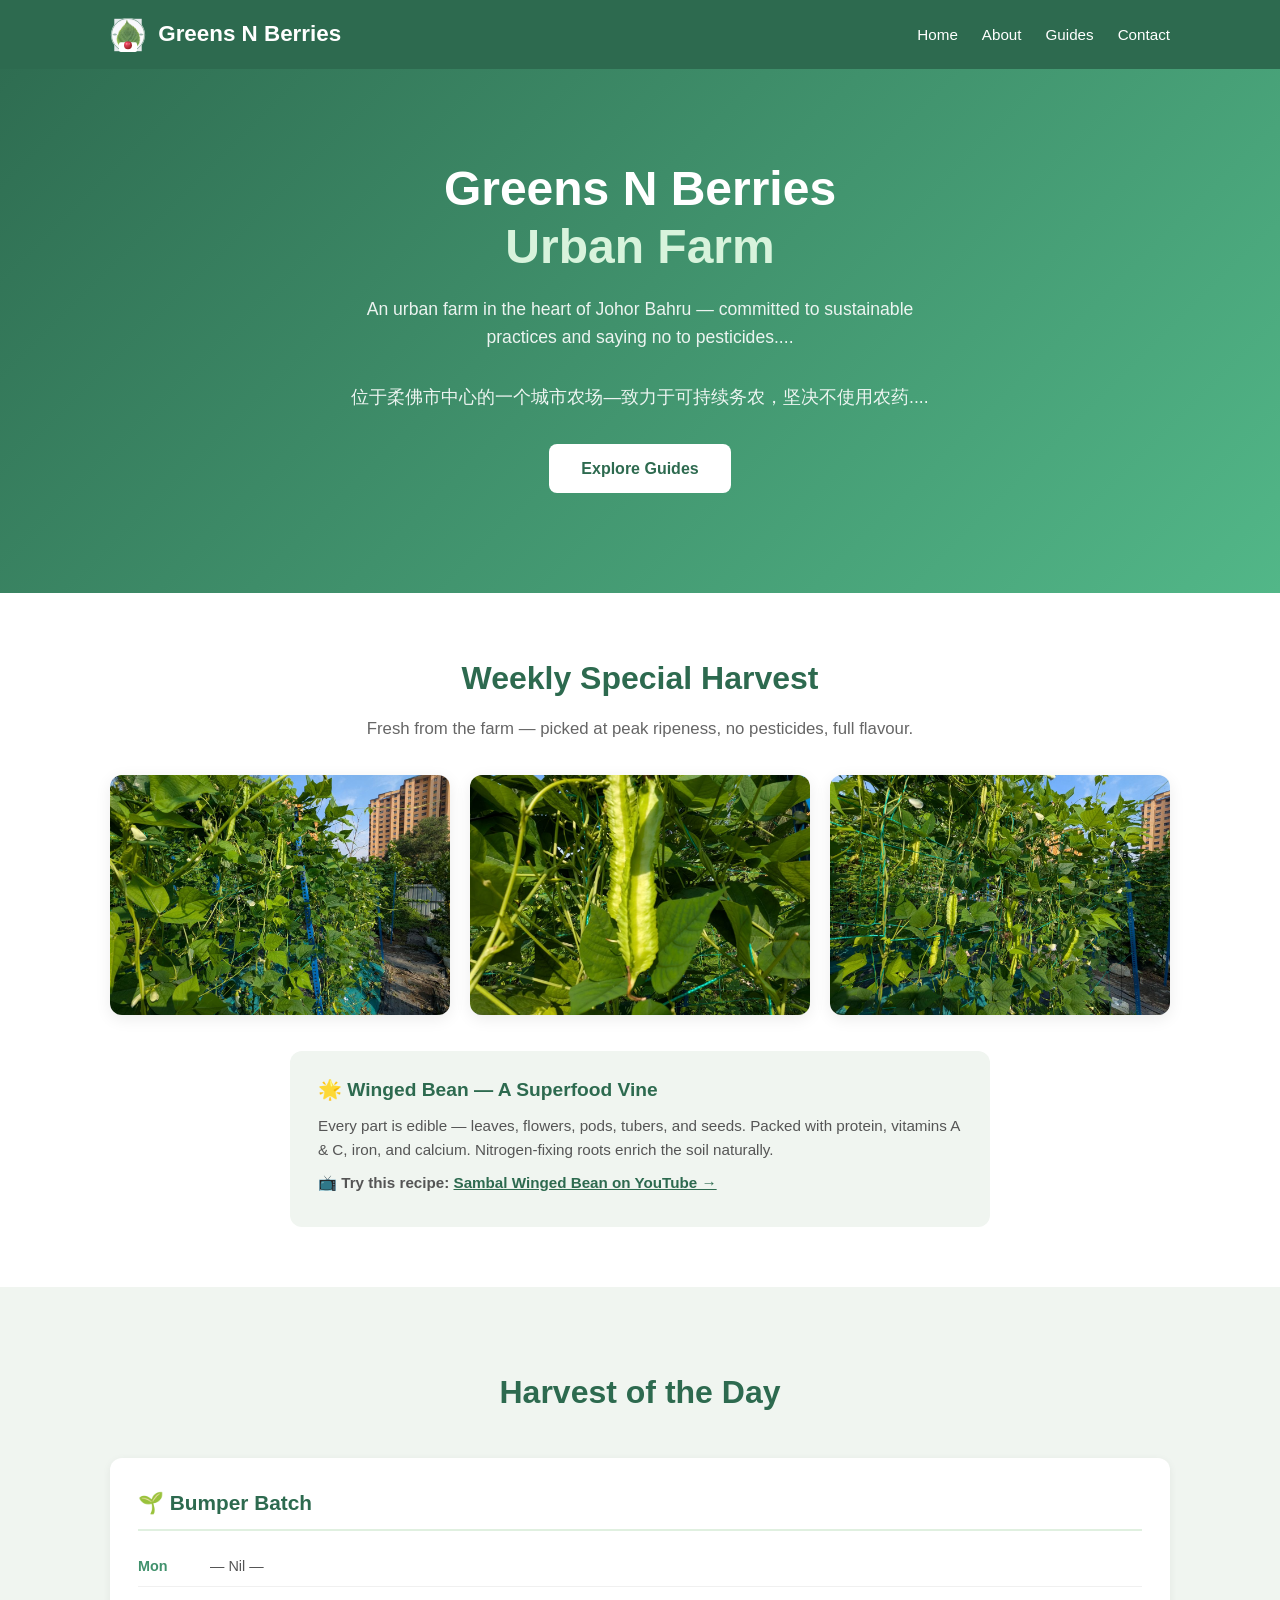
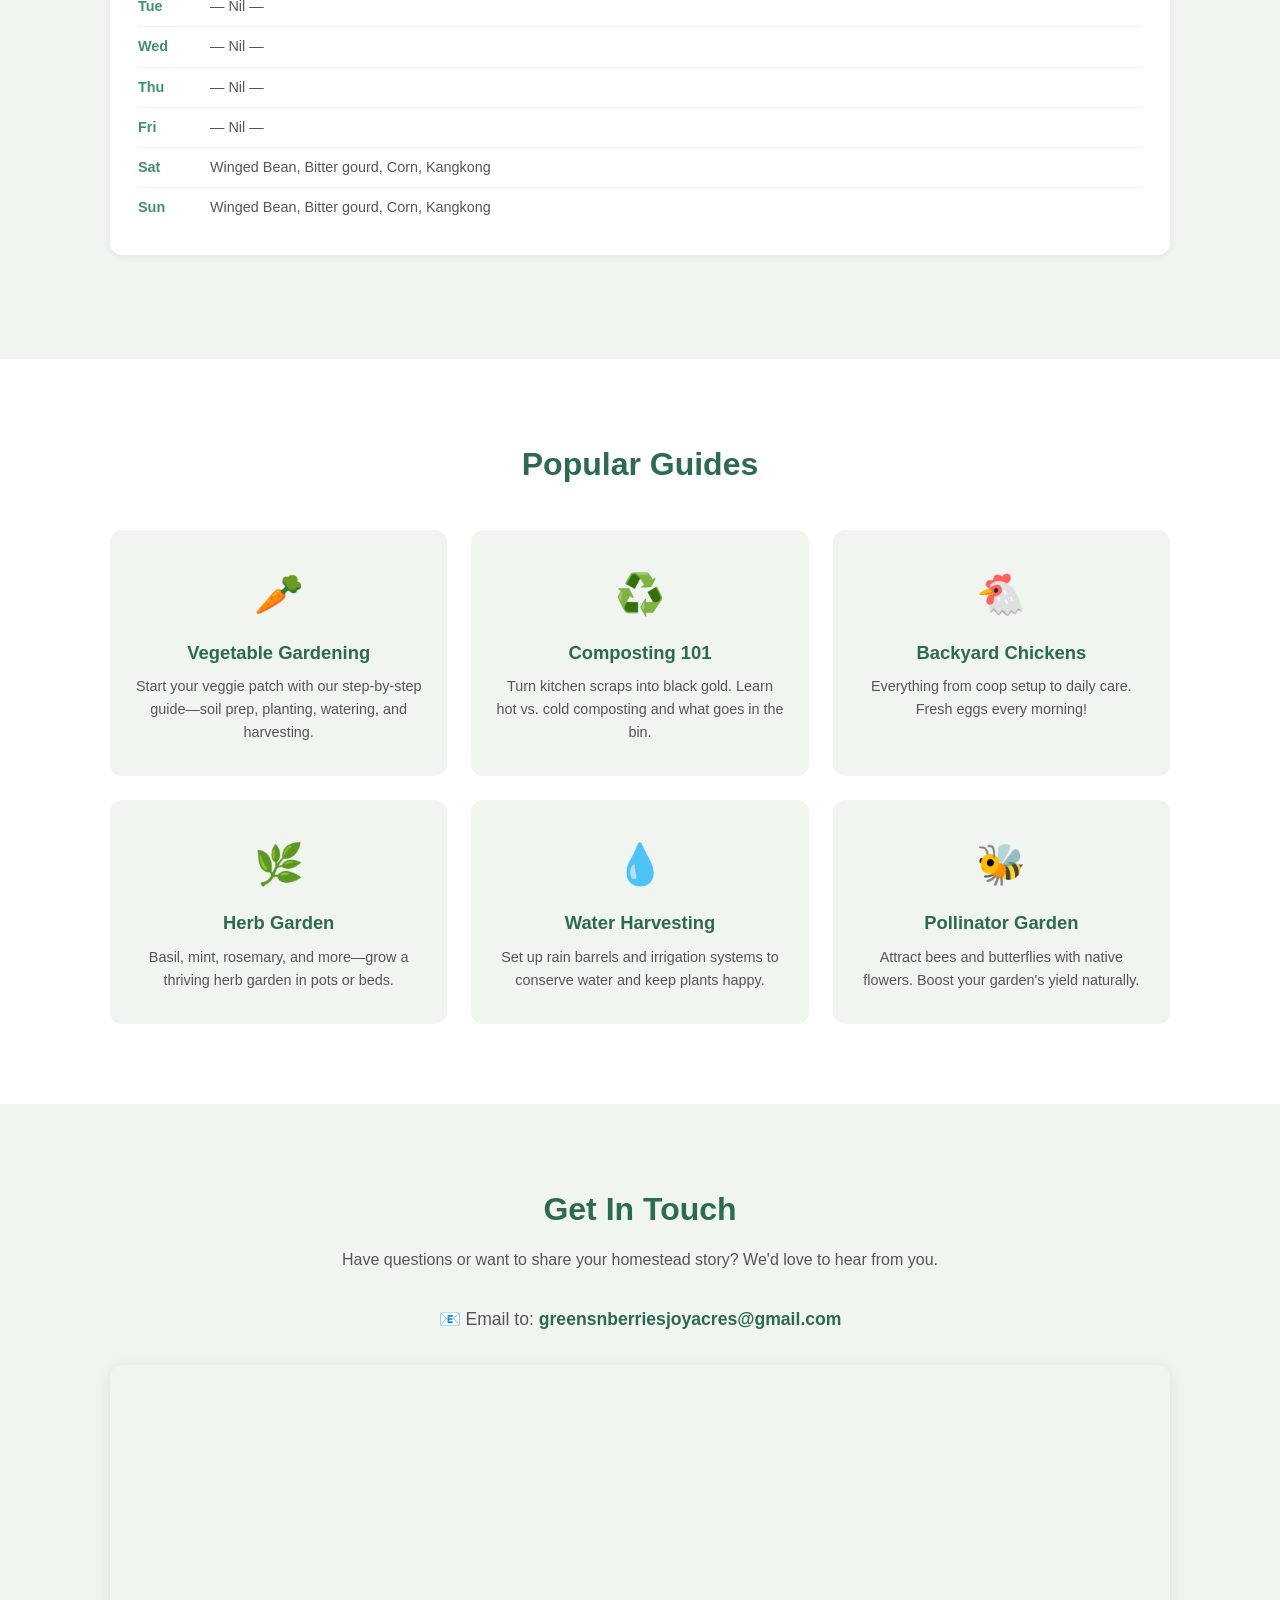
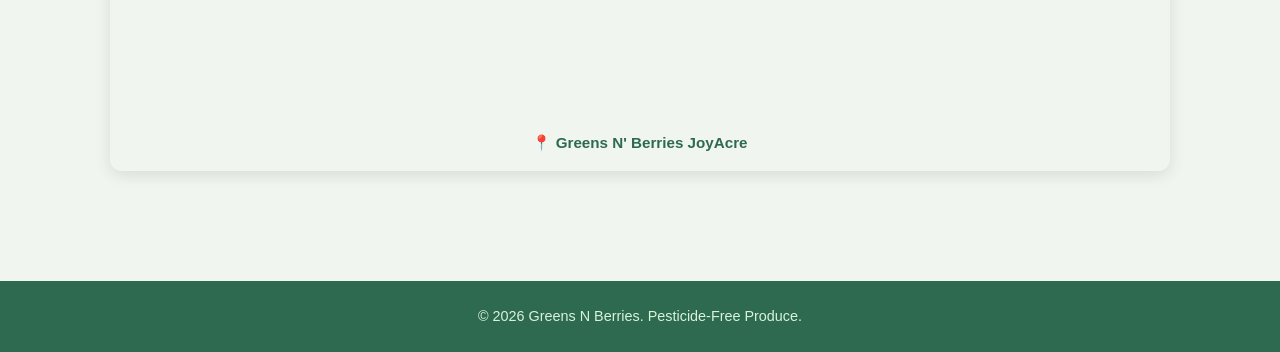
==== index.html @ fc2aec0b "with GA2" ====
<!DOCTYPE html>
<html lang="en">
<head>
  <meta charset="UTF-8">
  <meta name="viewport" content="width=device-width, initial-scale=1.0">
  <!-- Google tag (gtag.js) -->
  <script async src="https://www.googletagmanager.com/gtag/js?id=G-NDJXZHYP47"></script>
  <script>
    window.dataLayer = window.dataLayer || [];
    function gtag(){dataLayer.push(arguments);}
    gtag('js', new Date());
    gtag('config', 'G-NDJXZHYP47');
  </script>
  <title>Greens N Berries Homestead</title>
  <link rel="stylesheet" href="styles.css">
</head>
<body>
  <header>
    <div class="container">
      <h1 class="logo"><img src="images/logo.svg" alt="" style="height:36px;vertical-align:middle;margin-right:6px"> Greens N Berries</h1>
      <nav>
        <ul>
          <li><a href="#home">Home</a></li>
          <li><a href="#about">About</a></li>
          <li><a href="#guides">Guides</a></li>
          <li><a href="#contact">Contact</a></li>
        </ul>
      </nav>
    </div>
  </header>

  <section id="home" class="hero">
    <div class="container">
      <h2>Greens N Berries<br><span>Urban Farm</span></h2>
      <p>An urban farm in the heart of Johor Bahru — committed to sustainable practices and saying no to pesticides....</p>
      <p>位于柔佛市中心的一个城市农场—致力于可持续务农，坚决不使用农药....</p>
      <a href="#guides" class="btn">Explore Guides</a>
    </div>
  </section>

  <section id="today-harvest" class="harvest-highlight">
    <div class="container">
      <h2>Weekly Special Harvest</h2>
      <p>Fresh from the farm — picked at peak ripeness, no pesticides, full flavour.</p>
      <div class="harvest-gallery">
        <img src="images/harvest-1.jpg" alt="Today's harvest" loading="lazy">
        <img src="images/harvest-2.jpg" alt="Today's harvest" loading="lazy">
        <img src="images/harvest-3.jpg" alt="Today's harvest" loading="lazy">
      </div>
      <div class="harvest-info">
        <h3>🌟 Winged Bean — A Superfood Vine</h3>
        <p>Every part is edible — leaves, flowers, pods, tubers, and seeds. Packed with protein, vitamins A &amp; C, iron, and calcium. Nitrogen-fixing roots enrich the soil naturally.</p>
        <p>📺 <strong>Try this recipe:</strong> <a href="https://www.youtube.com/results?search_query=sambal+winged+bean+recipe" target="_blank" rel="noopener">Sambal Winged Bean on YouTube →</a></p>
      </div>
    </div>
  </section>

  <section id="harvest" class="harvest">
    <div class="container">
      <h2>Harvest of the Day</h2>

      <div class="week-card">
        <h3>🌱 Bumper Batch</h3>
        <div class="day-row"><span class="day-label">Mon</span><span class="day-items">— Nil —</span></div>
        <div class="day-row"><span class="day-label">Tue</span><span class="day-items">— Nil —</span></div>
        <div class="day-row"><span class="day-label">Wed</span><span class="day-items">— Nil —</span></div>
        <div class="day-row"><span class="day-label">Thu</span><span class="day-items">— Nil —</span></div>
        <div class="day-row"><span class="day-label">Fri</span><span class="day-items">— Nil —</span></div>
        <div class="day-row"><span class="day-label">Sat</span><span class="day-items">Winged Bean, Bitter gourd, Corn, Kangkong</span></div>
        <div class="day-row"><span class="day-label">Sun</span><span class="day-items">Winged Bean, Bitter gourd, Corn, Kangkong</span></div>
      </div>
    </div>
  </section>

  <section id="guides" class="guides">
    <div class="container">
      <h2>Popular Guides</h2>
      <div class="card-grid">
        <a href="vegetable-gardening.html" class="card-link"><div class="card">
          <div class="card-icon">🥕</div>
          <h3>Vegetable Gardening</h3>
          <p>Start your veggie patch with our step-by-step guide—soil prep, planting, watering, and harvesting.</p>
        </div></a>
        <a href="composting.html" class="card-link"><div class="card">
          <div class="card-icon">♻️</div>
          <h3>Composting 101</h3>
          <p>Turn kitchen scraps into black gold. Learn hot vs. cold composting and what goes in the bin.</p>
        </div></a>
        <div class="card">
          <div class="card-icon">🐔</div>
          <h3>Backyard Chickens</h3>
          <p>Everything from coop setup to daily care. Fresh eggs every morning!</p>
        </div>
        <div class="card">
          <div class="card-icon">🌿</div>
          <h3>Herb Garden</h3>
          <p>Basil, mint, rosemary, and more—grow a thriving herb garden in pots or beds.</p>
        </div>
        <div class="card">
          <div class="card-icon">💧</div>
          <h3>Water Harvesting</h3>
          <p>Set up rain barrels and irrigation systems to conserve water and keep plants happy.</p>
        </div>
        <div class="card">
          <div class="card-icon">🐝</div>
          <h3>Pollinator Garden</h3>
          <p>Attract bees and butterflies with native flowers. Boost your garden's yield naturally.</p>
        </div>
      </div>
    </div>
  </section>

  <section id="contact" class="contact">
    <div class="container">
      <h2>Get In Touch</h2>
      <p>Have questions or want to share your homestead story? We'd love to hear from you.</p>
      <p style="font-size:1.1rem;margin-bottom:32px">📧 Email to: <a href="mailto:greensnberriesjoyacres@gmail.com" style="color:#2d6a4f;font-weight:600;text-decoration:none">greensnberriesjoyacres@gmail.com</a></p>
      <div class="map-container">
        <iframe src="https://www.google.com/maps/embed?pb=!1m18!1m12!1m3!1d3988.472802056811!2d103.7099545!3d1.5121364!2m3!1f0!2f0!3f0!3m2!1i1024!2i768!4f13.1!3m3!1m2!1s0x31da73006993be17%3A0x734542f9579e79ea!2sGreens%20N'%20Berries%20JoyAcre!5e0!3m2!1sen!2s!4v1" allowfullscreen loading="lazy"></iframe>
        <div class="location-address"><strong>📍 Greens N' Berries JoyAcre</strong></div>
      </div>
    </div>
  </section>

  <footer>
    <div class="container">
      <p>&copy; 2026 Greens N Berries. Pesticide-Free Produce.</p>
    </div>
  </footer>

  <script src="script.js"></script>
</body>
</html>
---- styles.css ----
* {
  margin: 0;
  padding: 0;
  box-sizing: border-box;
}

body {
  font-family: -apple-system, BlinkMacSystemFont, 'Segoe UI', Roboto, sans-serif;
  line-height: 1.6;
  color: #2d3436;
  background: #f0f5f0;
}

.container {
  max-width: 1100px;
  margin: 0 auto;
  padding: 0 20px;
}

header {
  background: #2d6a4f;
  padding: 16px 0;
  position: fixed;
  top: 0;
  left: 0;
  right: 0;
  z-index: 100;
}

.logo {
  color: #fff;
  font-size: 1.4rem;
}

nav a {
  color: #fff;
  text-decoration: none;
  font-size: 0.95rem;
  transition: color 0.2s;
}

nav a:hover {
  color: #d8f3dc;
}

header .container {
  display: flex;
  justify-content: space-between;
  align-items: center;
}

nav ul {
  list-style: none;
  display: flex;
  gap: 24px;
}

.hero {
  background: linear-gradient(135deg, #2d6a4f, #40916c, #52b788);
  color: #fff;
  padding: 160px 0 100px;
  text-align: center;
}

.hero h2 {
  font-size: 3rem;
  line-height: 1.2;
  margin-bottom: 20px;
}

.hero h2 span {
  color: #d8f3dc;
}

.hero p {
  font-size: 1.1rem;
  max-width: 600px;
  margin: 0 auto 32px;
  opacity: 0.9;
}

.btn {
  display: inline-block;
  background: #fff;
  color: #2d6a4f;
  padding: 12px 32px;
  border-radius: 8px;
  text-decoration: none;
  font-weight: 600;
  font-size: 1rem;
  border: none;
  cursor: pointer;
  transition: transform 0.2s, box-shadow 0.2s;
}

.btn:hover {
  transform: translateY(-2px);
  box-shadow: 0 4px 16px rgba(0,0,0,0.15);
}

.about {
  padding: 80px 0;
  text-align: center;
}

.about h2 {
  font-size: 2rem;
  margin-bottom: 16px;
  color: #2d6a4f;
}

.about p {
  max-width: 700px;
  margin: 0 auto 40px;
  font-size: 1.05rem;
  color: #555;
}

.stats {
  display: flex;
  justify-content: center;
  gap: 48px;
}

.stat {
  font-size: 0.95rem;
  color: #666;
}

.stat span {
  display: block;
  font-size: 2rem;
  font-weight: 700;
  color: #2d6a4f;
}

.harvest-highlight {
  padding: 60px 0;
  background: #fff;
  text-align: center;
}

.harvest-highlight h2 {
  font-size: 2rem;
  margin-bottom: 12px;
  color: #2d6a4f;
}

.harvest-highlight > .container > p {
  color: #666;
  margin-bottom: 32px;
  font-size: 1.05rem;
}

.harvest-gallery {
  display: grid;
  grid-template-columns: repeat(auto-fit, minmax(240px, 1fr));
  gap: 20px;
}

.harvest-gallery img {
  width: 100%;
  height: 240px;
  object-fit: cover;
  border-radius: 12px;
  box-shadow: 0 4px 16px rgba(0,0,0,0.08);
  transition: transform 0.2s;
}

.harvest-gallery img:hover {
  transform: scale(1.02);
}

.harvest-info {
  max-width: 700px;
  margin: 36px auto 0;
  padding: 24px 28px;
  background: #f0f5f0;
  border-radius: 12px;
  text-align: left;
}

.harvest-info h3 {
  color: #2d6a4f;
  margin-bottom: 8px;
  font-size: 1.2rem;
}

.harvest-info p {
  color: #555;
  font-size: 0.95rem;
  margin-bottom: 8px;
}

.harvest-info a {
  color: #2d6a4f;
  font-weight: 600;
}

.harvest {
  padding: 80px 0;
  background: #f0f5f0;
}

.harvest h2 {
  text-align: center;
  font-size: 2rem;
  margin-bottom: 40px;
  color: #2d6a4f;
}

.week-card {
  background: #fff;
  border-radius: 12px;
  padding: 28px;
  margin-bottom: 24px;
  box-shadow: 0 2px 8px rgba(0,0,0,0.06);
}

.week-card h3 {
  color: #2d6a4f;
  font-size: 1.3rem;
  margin-bottom: 16px;
  padding-bottom: 10px;
  border-bottom: 2px solid #e0f0e0;
}

.day-row {
  display: flex;
  gap: 12px;
  padding: 8px 0;
  border-bottom: 1px solid #f0f0f0;
  align-items: baseline;
}

.day-row:last-child {
  border-bottom: none;
}

.day-label {
  font-weight: 700;
  color: #40916c;
  min-width: 60px;
  font-size: 0.9rem;
}

.day-items {
  color: #555;
  font-size: 0.9rem;
  line-height: 1.5;
}

.guides {
  padding: 80px 0;
  background: #fff;
}

.guides h2 {
  text-align: center;
  font-size: 2rem;
  margin-bottom: 40px;
  color: #2d6a4f;
}

.card-grid {
  display: grid;
  grid-template-columns: repeat(auto-fit, minmax(280px, 1fr));
  gap: 24px;
}

.card-link {
  text-decoration: none;
  display: block;
}

.card {
  background: #f0f5f0;
  padding: 32px 24px;
  border-radius: 12px;
  text-align: center;
  transition: transform 0.2s, box-shadow 0.2s;
}

.card:hover {
  transform: translateY(-4px);
  box-shadow: 0 8px 24px rgba(0,0,0,0.08);
}

.card-icon {
  font-size: 2.5rem;
  margin-bottom: 12px;
}

.card h3 {
  font-size: 1.15rem;
  margin-bottom: 8px;
  color: #2d6a4f;
}

.card p {
  font-size: 0.9rem;
  color: #555;
}

.contact {
  padding: 80px 0;
  text-align: center;
}

.contact h2 {
  font-size: 2rem;
  margin-bottom: 12px;
  color: #2d6a4f;
}

.contact p {
  margin-bottom: 32px;
  color: #555;
}

form {
  max-width: 500px;
  margin: 0 auto;
  display: flex;
  flex-direction: column;
  gap: 14px;
}

input, textarea {
  padding: 12px 16px;
  border: 1px solid #ccc;
  border-radius: 8px;
  font-size: 1rem;
  font-family: inherit;
  outline: none;
  transition: border-color 0.2s;
}

input:focus, textarea:focus {
  border-color: #52b788;
}

.map-container {
  margin: 30px 0;
  border-radius: 12px;
  overflow: hidden;
  box-shadow: 0 4px 16px rgba(0,0,0,0.1);
}

.map-container iframe {
  width: 100%;
  height: 350px;
  border: 0;
  display: block;
}

.location-address {
  background: #f0f5f0;
  padding: 16px 20px;
  border-radius: 0 0 12px 12px;
  font-size: 0.95rem;
  color: #555;
}

.location-address strong {
  color: #2d6a4f;
}

footer {
  background: #2d6a4f;
  color: #d8f3dc;
  text-align: center;
  padding: 24px 0;
  font-size: 0.9rem;
}

@media (max-width: 600px) {
  header .container {
    flex-direction: column;
    gap: 12px;
  }

  .hero h2 {
    font-size: 2rem;
  }

  .stats {
    flex-direction: column;
    gap: 20px;
  }
}
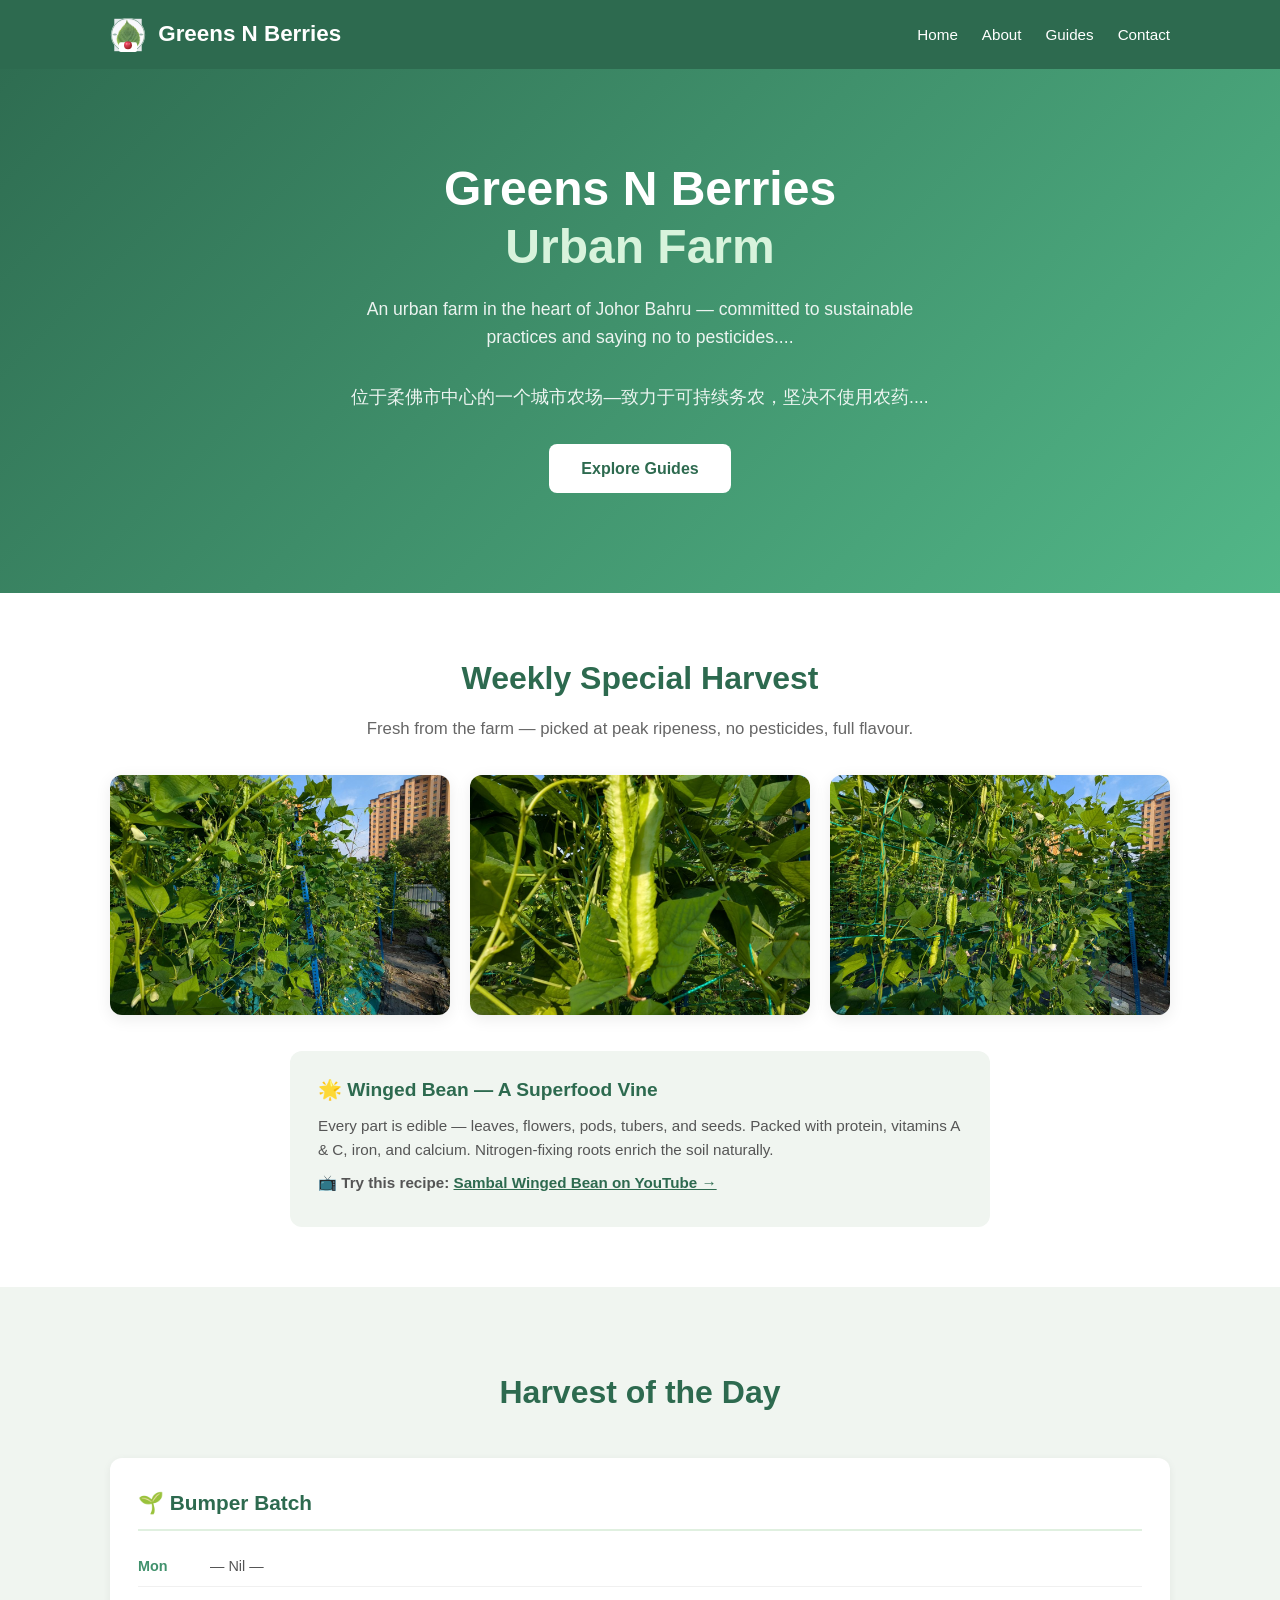
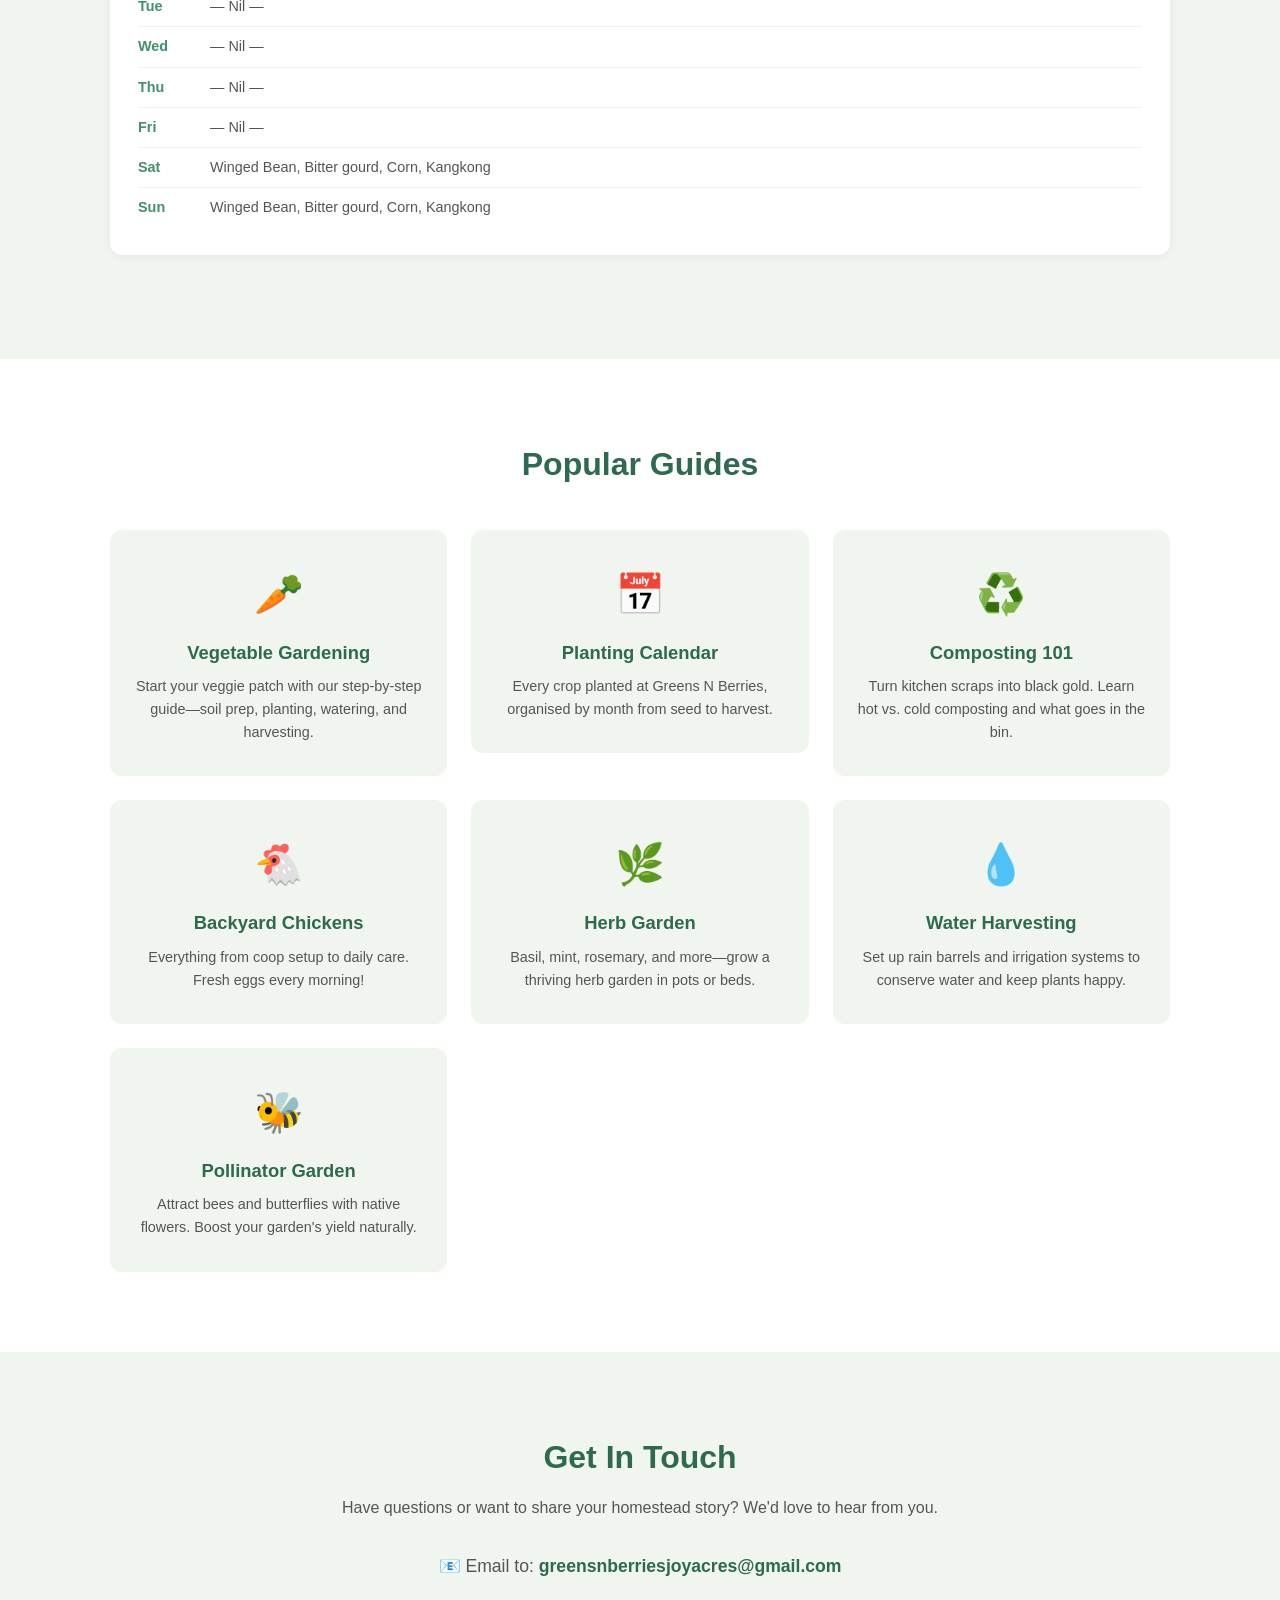
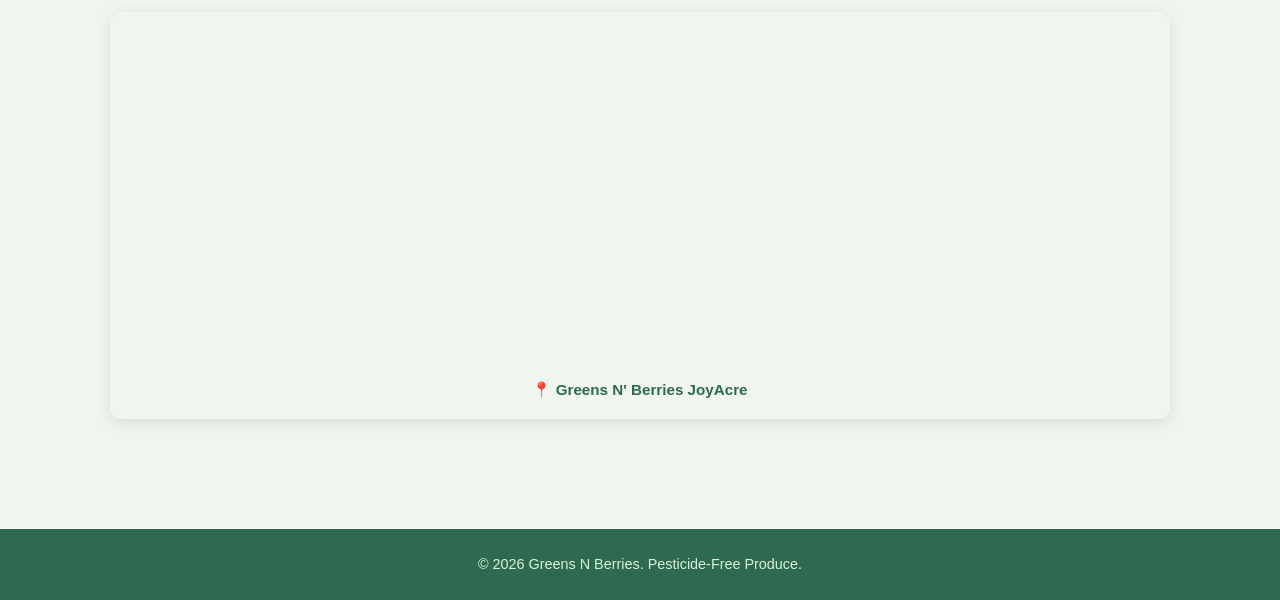
==== commit c515393f: "planting calendar" ====
--- a/index.html
+++ b/index.html
@@ -81,6 +81,11 @@
           <h3>Vegetable Gardening</h3>
           <p>Start your veggie patch with our step-by-step guide—soil prep, planting, watering, and harvesting.</p>
         </div></a>
+        <a href="planting-calendar.html" class="card-link"><div class="card">
+          <div class="card-icon">📅</div>
+          <h3>Planting Calendar</h3>
+          <p>Every crop planted at Greens N Berries, organised by month from seed to harvest.</p>
+        </div></a>
         <a href="composting.html" class="card-link"><div class="card">
           <div class="card-icon">♻️</div>
           <h3>Composting 101</h3>
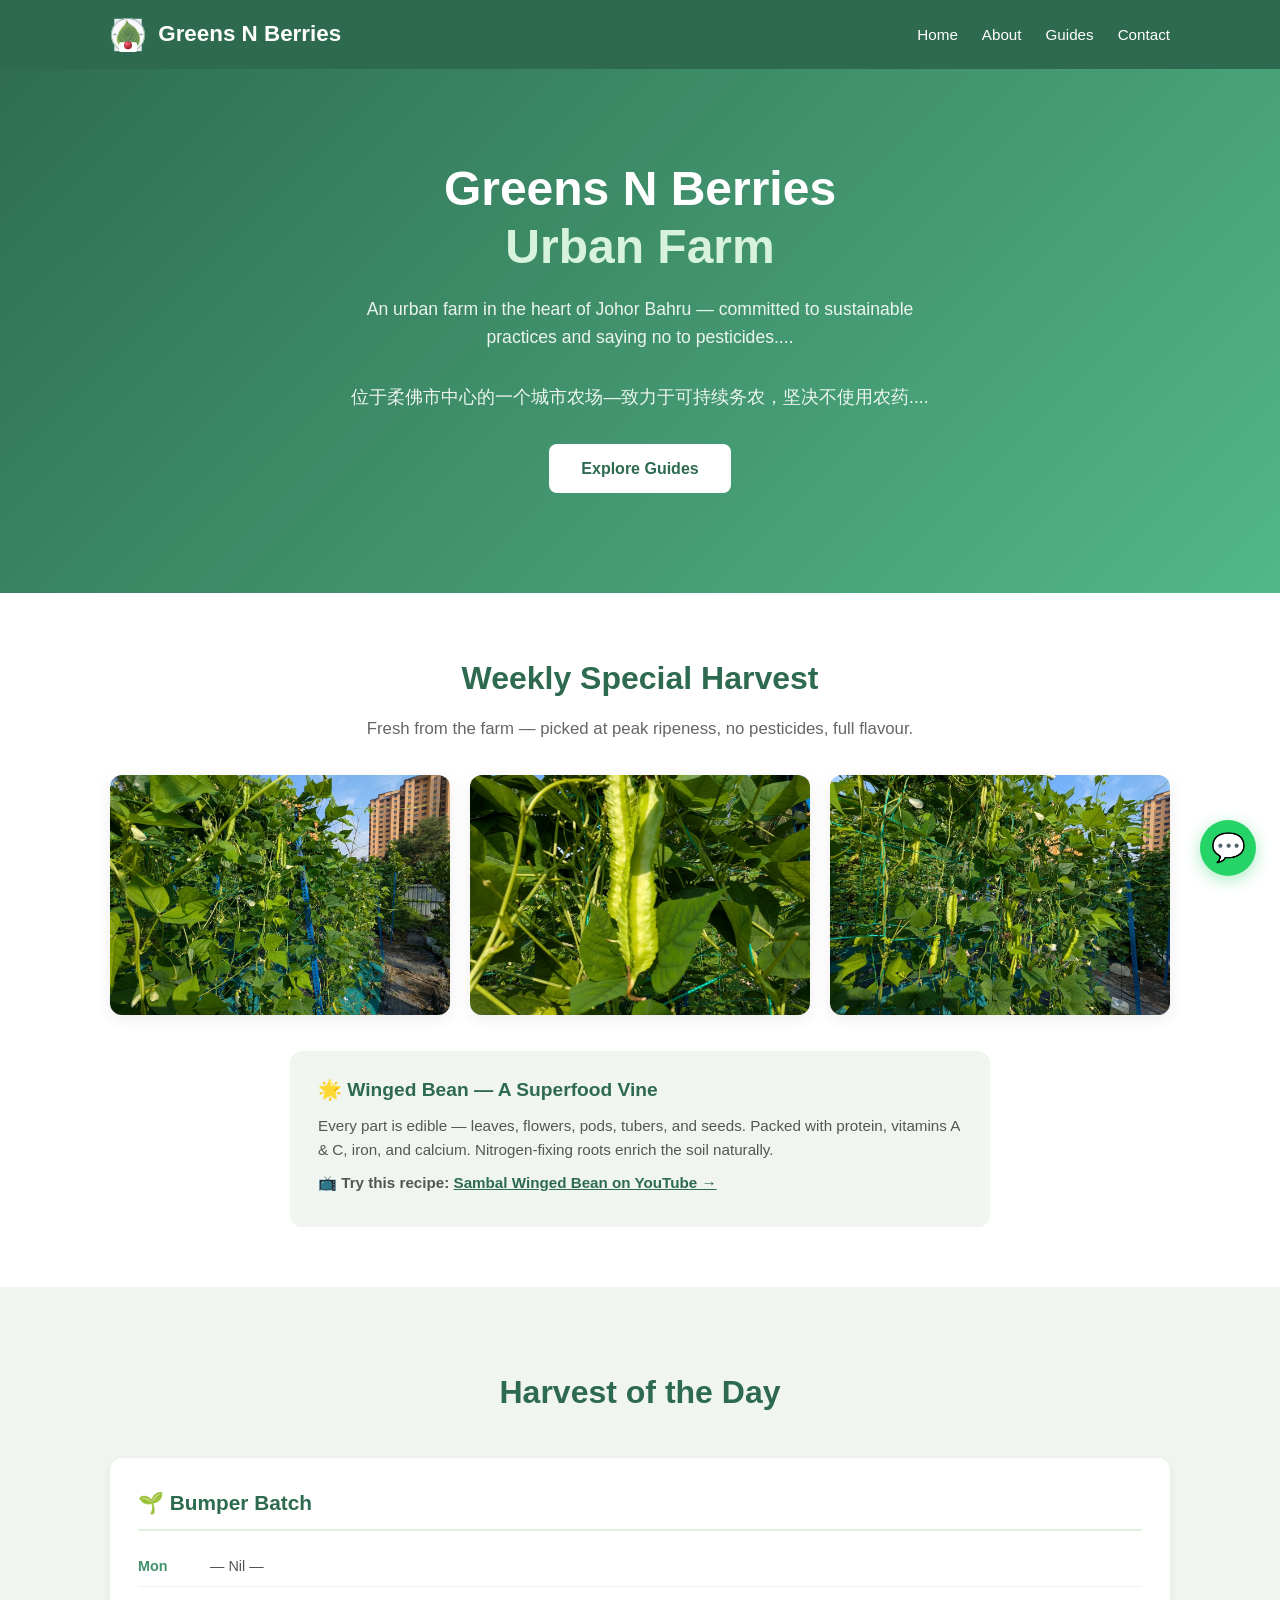
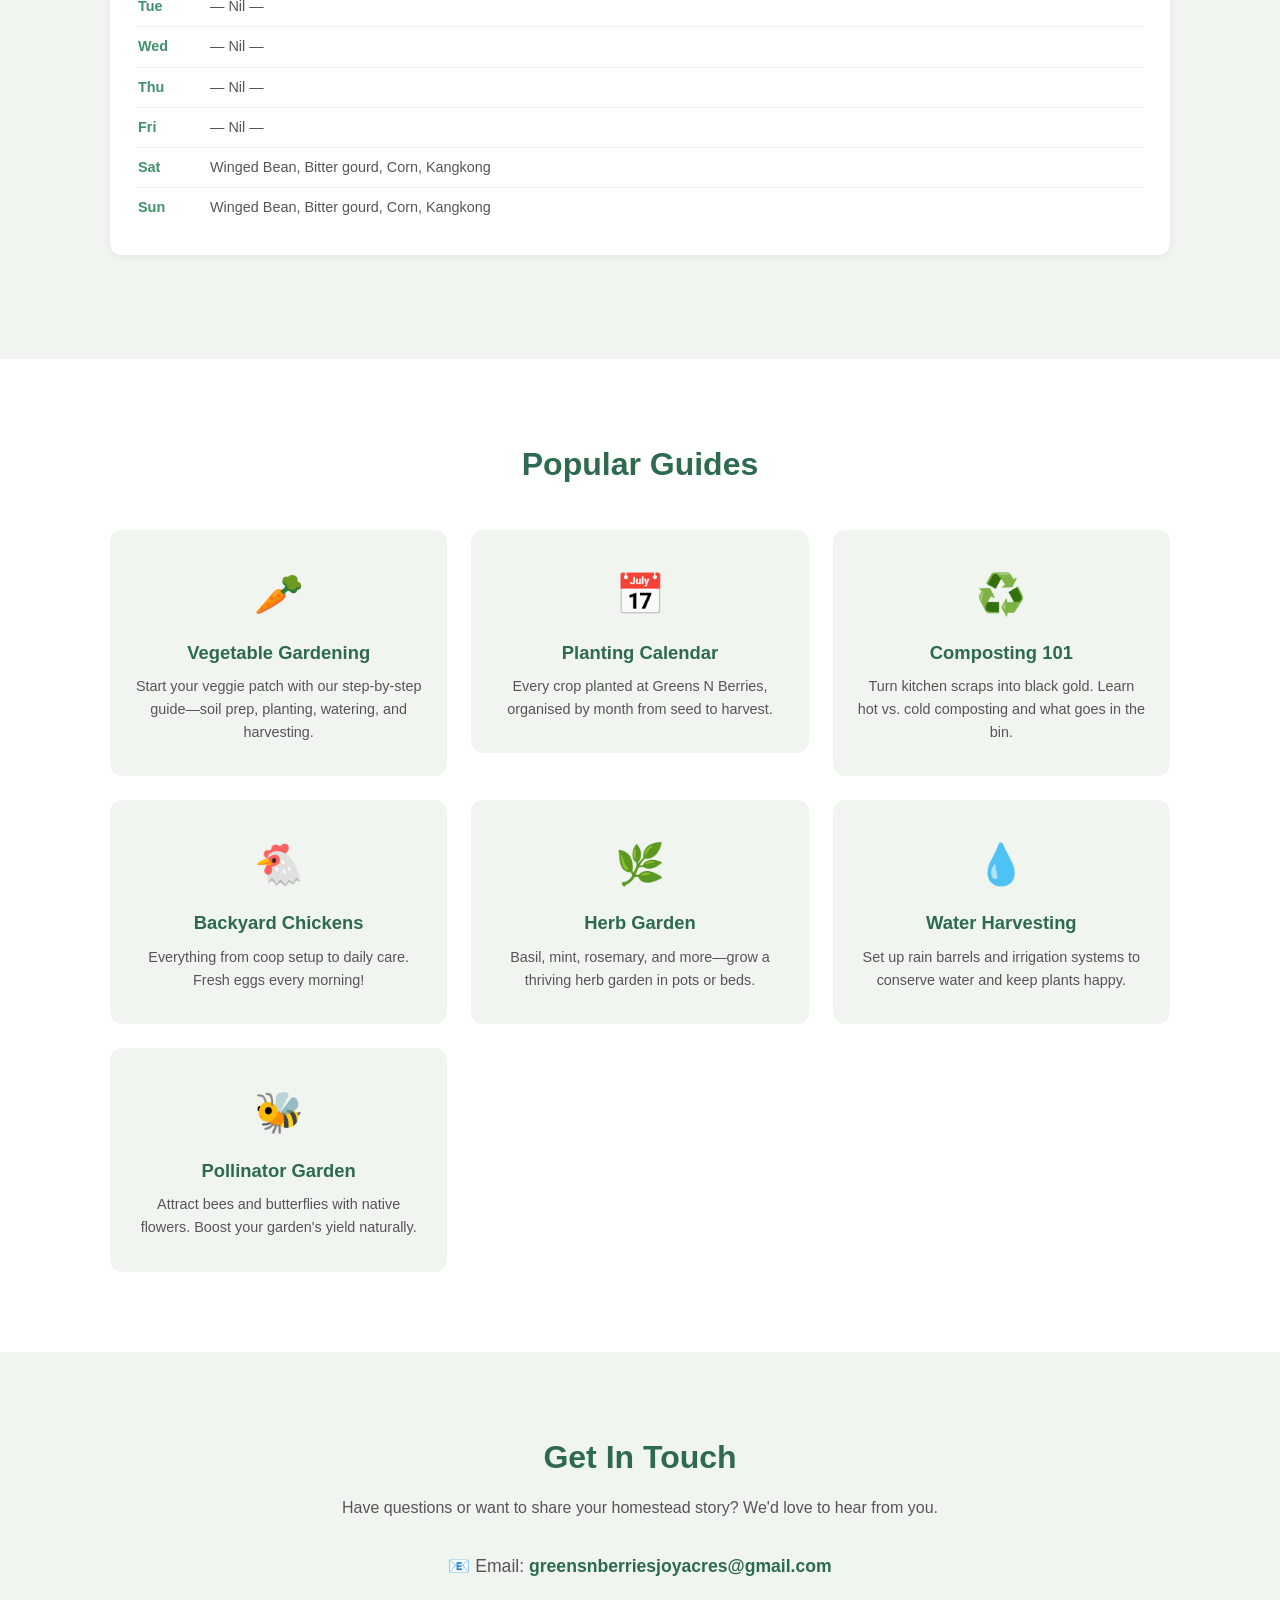
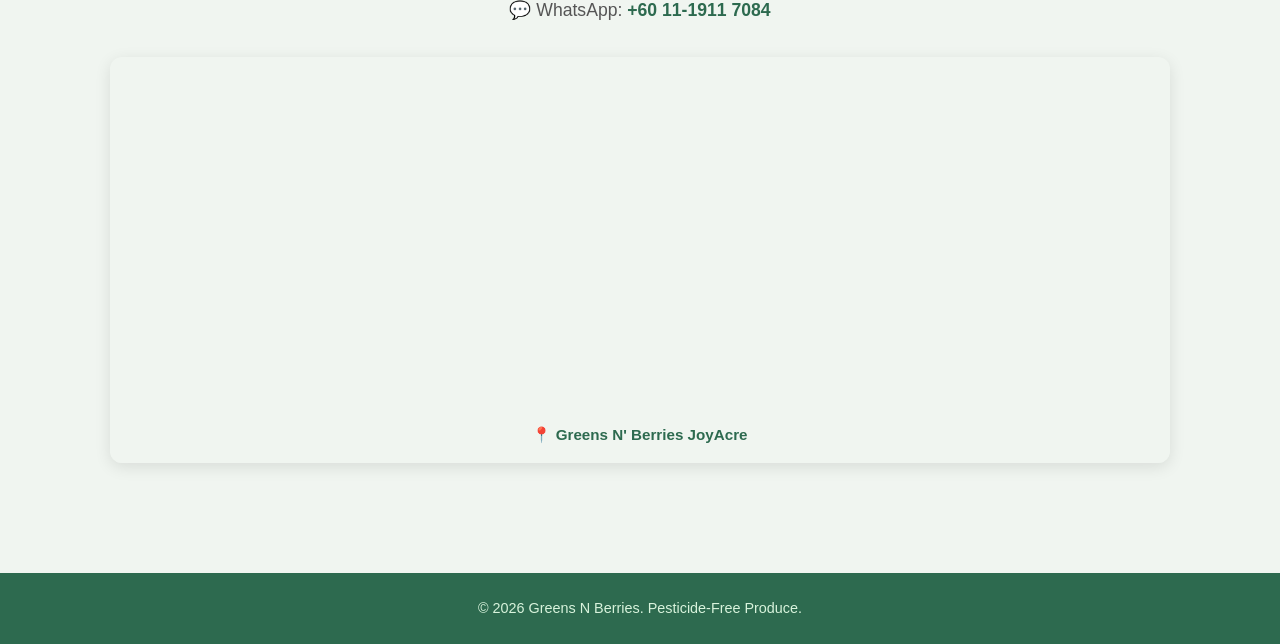
==== commit 38ac3be4: "whatsapp link" ====
--- a/index.html
+++ b/index.html
@@ -119,7 +119,8 @@
     <div class="container">
       <h2>Get In Touch</h2>
       <p>Have questions or want to share your homestead story? We'd love to hear from you.</p>
-      <p style="font-size:1.1rem;margin-bottom:32px">📧 Email to: <a href="mailto:greensnberriesjoyacres@gmail.com" style="color:#2d6a4f;font-weight:600;text-decoration:none">greensnberriesjoyacres@gmail.com</a></p>
+      <p style="font-size:1.1rem;margin-bottom:16px">📧 Email: <a href="mailto:greensnberriesjoyacres@gmail.com" style="color:#2d6a4f;font-weight:600;text-decoration:none">greensnberriesjoyacres@gmail.com</a></p>
+      <p style="font-size:1.1rem;margin-bottom:32px">💬 WhatsApp: <a href="https://wa.me/601119117084" target="_blank" rel="noopener" style="color:#2d6a4f;font-weight:600;text-decoration:none">+60 11-1911 7084</a></p>
       <div class="map-container">
         <iframe src="https://www.google.com/maps/embed?pb=!1m18!1m12!1m3!1d3988.472802056811!2d103.7099545!3d1.5121364!2m3!1f0!2f0!3f0!3m2!1i1024!2i768!4f13.1!3m3!1m2!1s0x31da73006993be17%3A0x734542f9579e79ea!2sGreens%20N'%20Berries%20JoyAcre!5e0!3m2!1sen!2s!4v1" allowfullscreen loading="lazy"></iframe>
         <div class="location-address"><strong>📍 Greens N' Berries JoyAcre</strong></div>
@@ -133,6 +134,7 @@
     </div>
   </footer>
 
+  <a href="https://wa.me/601119117084" class="wa-float" target="_blank" rel="noopener" title="Chat on WhatsApp">💬</a>
   <script src="script.js"></script>
 </body>
 </html>
--- a/styles.css
+++ b/styles.css
@@ -374,6 +374,30 @@
   font-size: 0.9rem;
 }
 
+.wa-float {
+  position: fixed;
+  bottom: 24px;
+  right: 24px;
+  width: 56px;
+  height: 56px;
+  background: #25d366;
+  color: #fff;
+  font-size: 28px;
+  border-radius: 50%;
+  display: flex;
+  align-items: center;
+  justify-content: center;
+  text-decoration: none;
+  box-shadow: 0 4px 16px rgba(37, 211, 102, 0.4);
+  transition: transform 0.2s, box-shadow 0.2s;
+  z-index: 200;
+}
+
+.wa-float:hover {
+  transform: scale(1.1);
+  box-shadow: 0 6px 24px rgba(37, 211, 102, 0.5);
+}
+
 @media (max-width: 600px) {
   header .container {
     flex-direction: column;
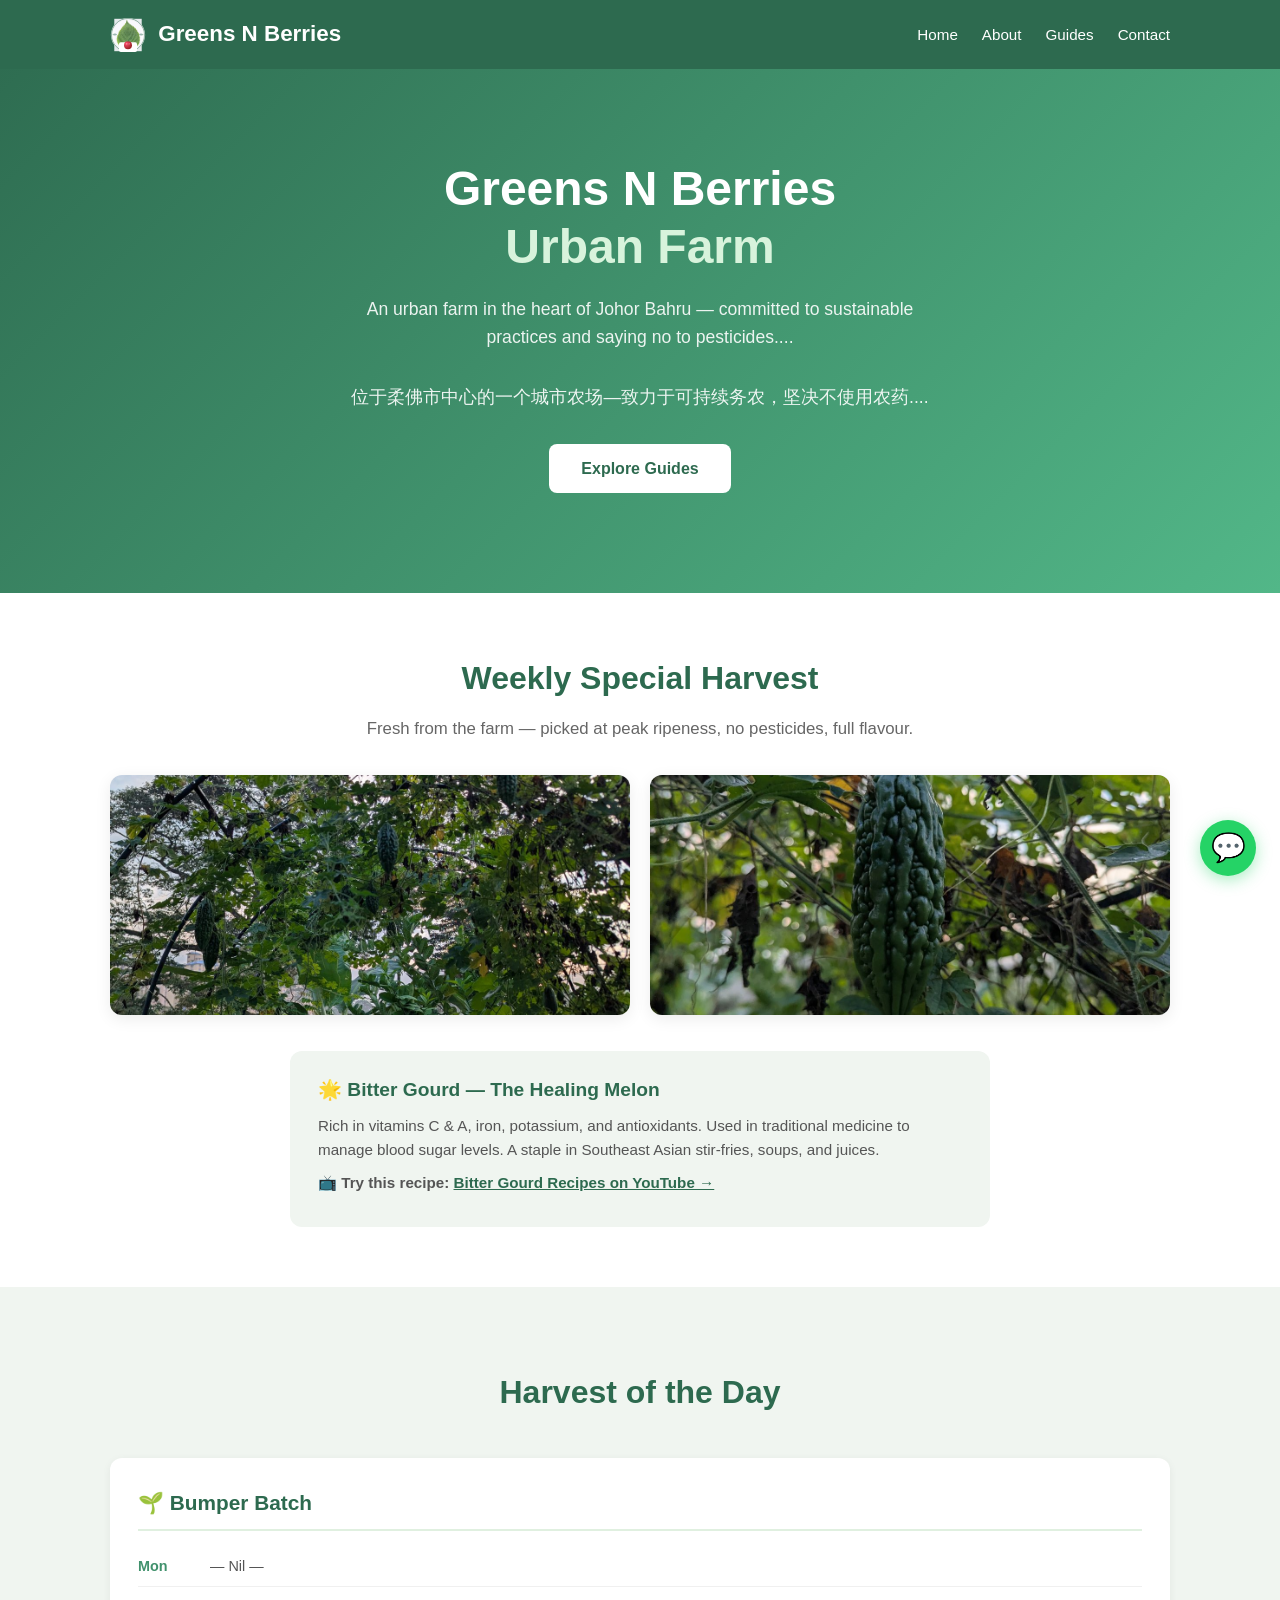
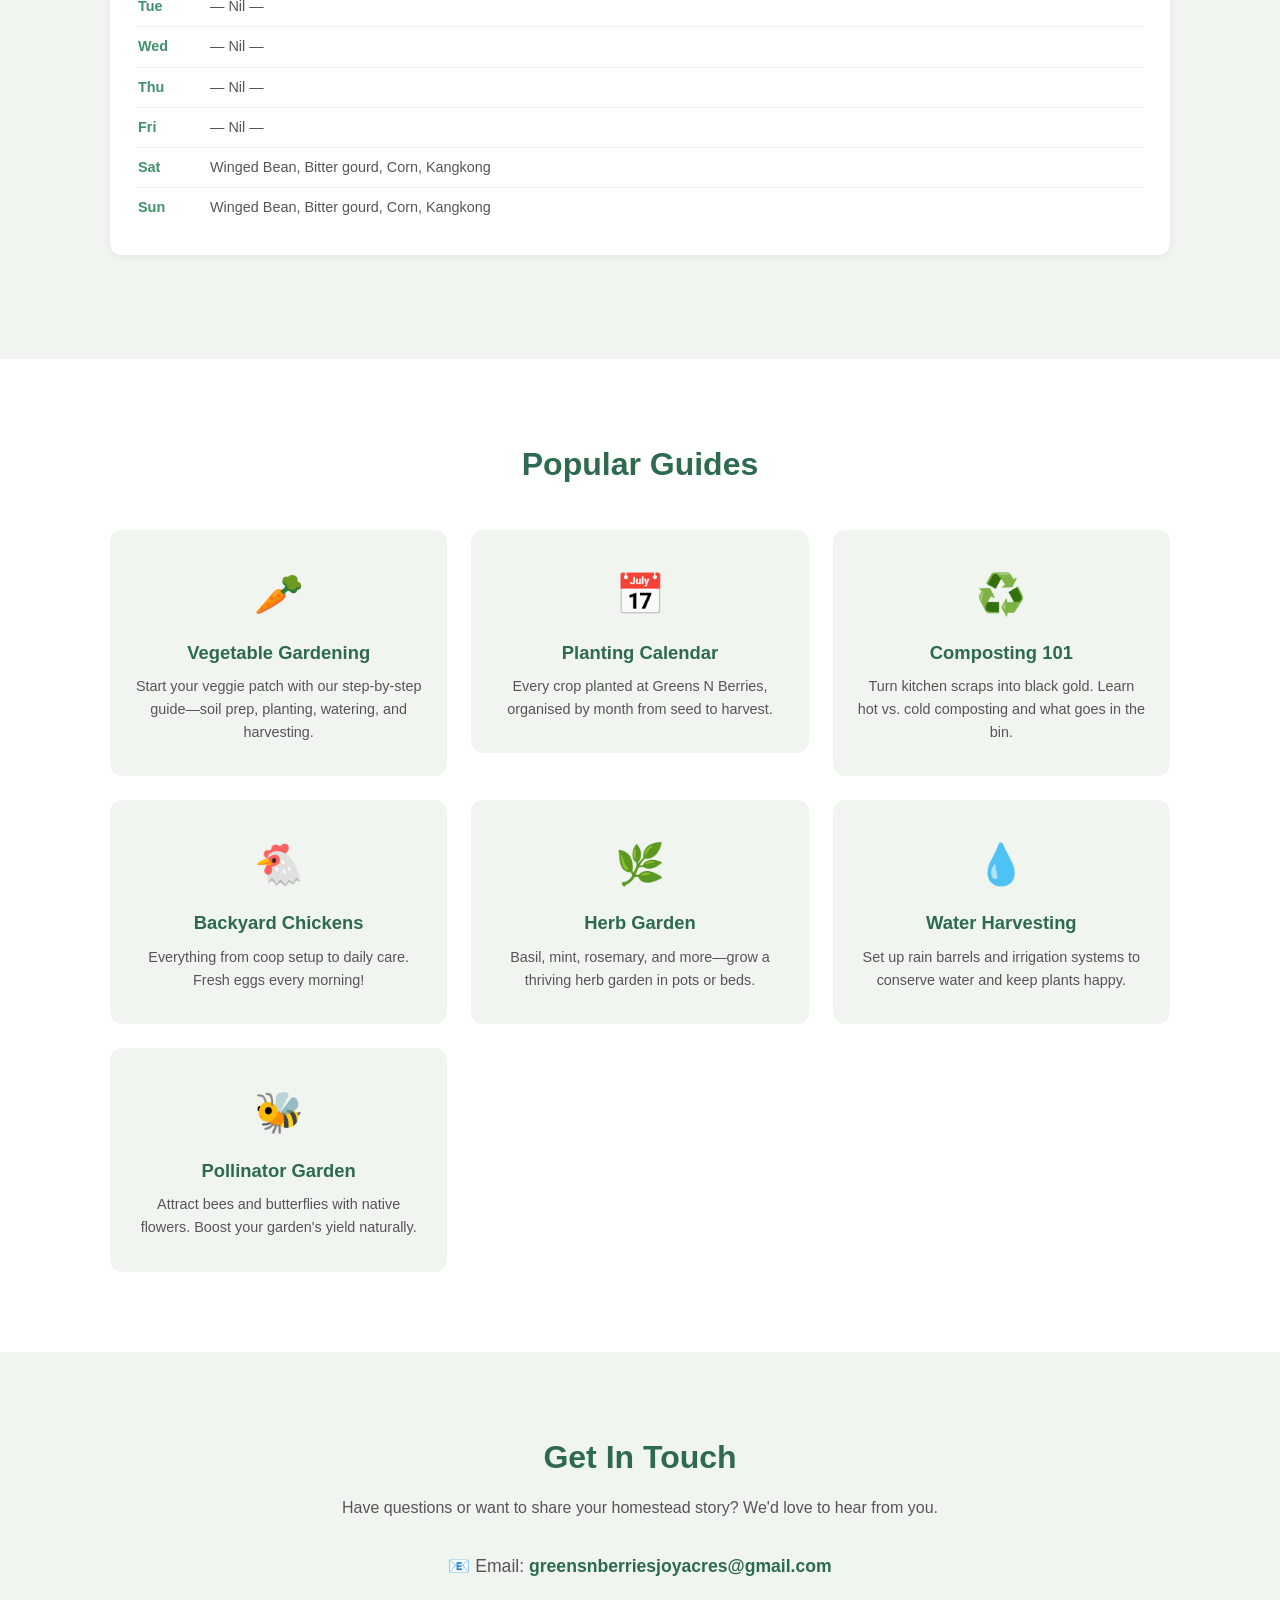
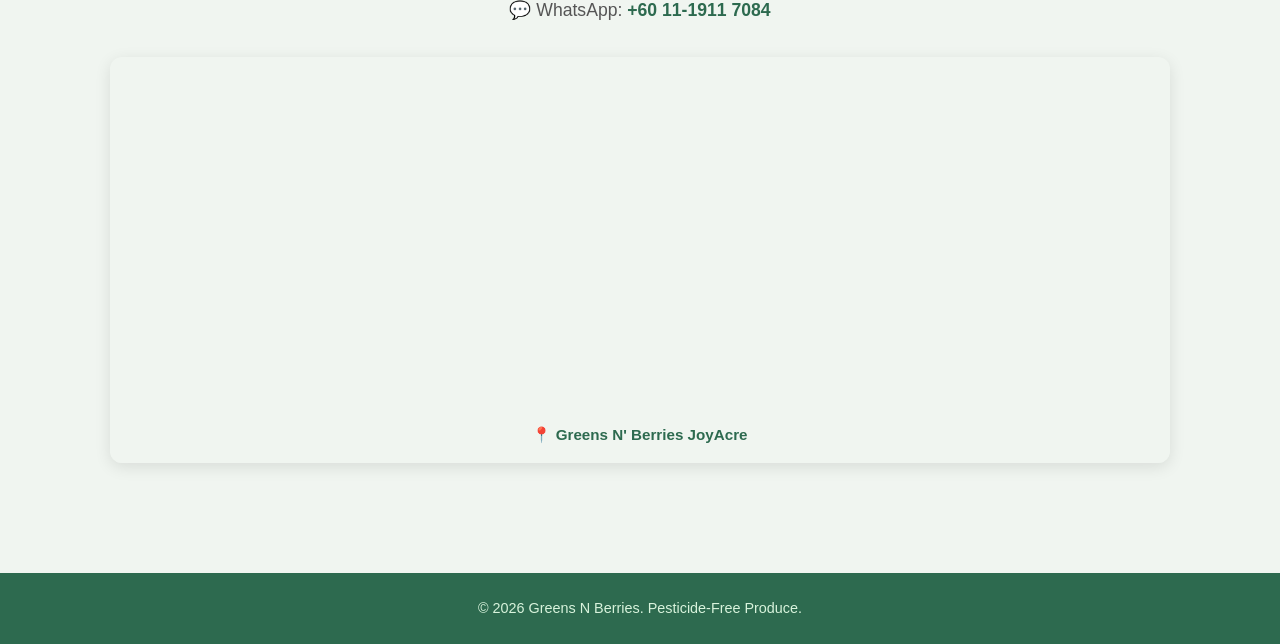
==== commit d449f121: "'15" ====
--- a/index.html
+++ b/index.html
@@ -3,6 +3,12 @@
 <head>
   <meta charset="UTF-8">
   <meta name="viewport" content="width=device-width, initial-scale=1.0">
+  <meta name="description" content="Greens N Berries is an urban farm in Johor Bahru, Malaysia growing fresh pesticide-free produce. Explore planting guides, harvest logs, and sustainable farming tips.">
+  <meta name="keywords" content="urban farm, Johor Bahru, pesticide-free, sustainable farming, Malaysia, vegetable gardening, composting">
+  <meta property="og:title" content="Greens N Berries — Urban Farm Johor Bahru">
+  <meta property="og:description" content="Fresh pesticide-free produce from an urban farm in the heart of Johor Bahru. Planting guides, harvest logs, and sustainable farming.">
+  <meta property="og:image" content="https://www.greensnberries.com/images/pearl-eggplant.jpg">
+  <meta property="og:type" content="website">
   <!-- Google tag (gtag.js) -->
   <script async src="https://www.googletagmanager.com/gtag/js?id=G-NDJXZHYP47"></script>
   <script>
@@ -17,11 +23,11 @@
 <body>
   <header>
     <div class="container">
-      <h1 class="logo"><img src="images/logo.svg" alt="" style="height:36px;vertical-align:middle;margin-right:6px"> Greens N Berries</h1>
+      <h1 class="logo"><a href="index.html" style="color:#fff;text-decoration:none"><img src="images/logo.svg" alt="" style="height:36px;vertical-align:middle;margin-right:6px"> Greens N Berries</a></h1>
       <nav>
         <ul>
           <li><a href="#home">Home</a></li>
-          <li><a href="#about">About</a></li>
+          <li><a href="about.html">About</a></li>
           <li><a href="#guides">Guides</a></li>
           <li><a href="#contact">Contact</a></li>
         </ul>
@@ -43,14 +49,13 @@
       <h2>Weekly Special Harvest</h2>
       <p>Fresh from the farm — picked at peak ripeness, no pesticides, full flavour.</p>
       <div class="harvest-gallery">
-        <img src="images/harvest-1.jpg" alt="Today's harvest" loading="lazy">
-        <img src="images/harvest-2.jpg" alt="Today's harvest" loading="lazy">
-        <img src="images/harvest-3.jpg" alt="Today's harvest" loading="lazy">
+        <img src="images/bitter-gourd-1.jpg" alt="Bitter gourd harvest" loading="lazy">
+        <img src="images/bitter-gourd-2.jpg" alt="Bitter gourd harvest" loading="lazy">
       </div>
       <div class="harvest-info">
-        <h3>🌟 Winged Bean — A Superfood Vine</h3>
-        <p>Every part is edible — leaves, flowers, pods, tubers, and seeds. Packed with protein, vitamins A &amp; C, iron, and calcium. Nitrogen-fixing roots enrich the soil naturally.</p>
-        <p>📺 <strong>Try this recipe:</strong> <a href="https://www.youtube.com/results?search_query=sambal+winged+bean+recipe" target="_blank" rel="noopener">Sambal Winged Bean on YouTube →</a></p>
+        <h3>🌟 Bitter Gourd — The Healing Melon</h3>
+        <p>Rich in vitamins C &amp; A, iron, potassium, and antioxidants. Used in traditional medicine to manage blood sugar levels. A staple in Southeast Asian stir-fries, soups, and juices.</p>
+        <p>📺 <strong>Try this recipe:</strong> <a href="https://www.youtube.com/results?search_query=bitter+gourd+recipe" target="_blank" rel="noopener">Bitter Gourd Recipes on YouTube →</a></p>
       </div>
     </div>
   </section>
